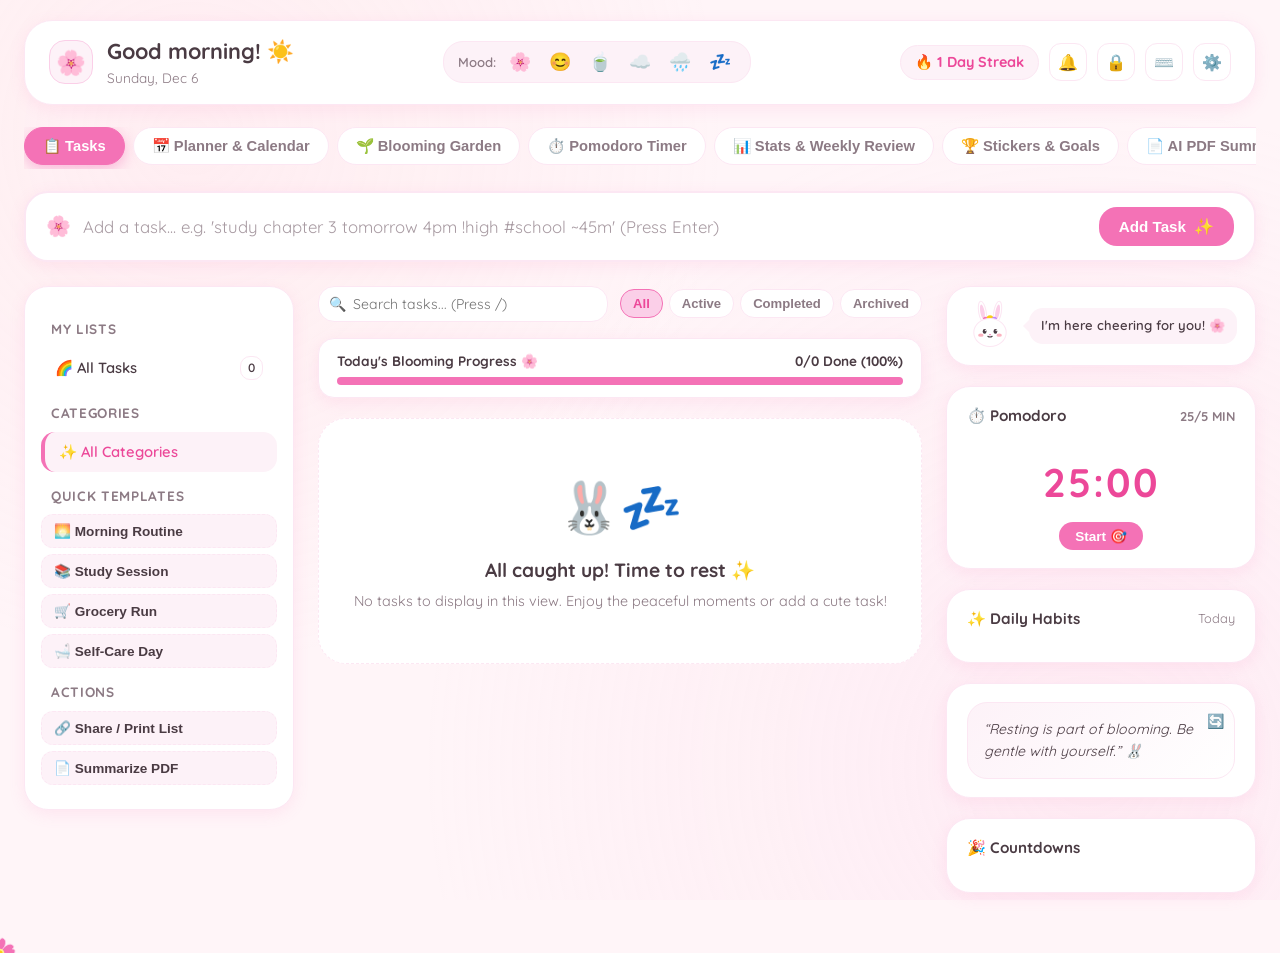
==== templates/index.html @ fd6b4a57 "🌸 Complete Pastel Blooms To-Do List Web App" ====
<!DOCTYPE html>
<html lang="en" data-theme="pink">
<head>
  <meta charset="UTF-8">
  <meta name="viewport" content="width=device-width, initial-scale=1.0">
  <meta name="description" content="A cute, serene pastel to-do list web app with themes, flower cursors, blooming garden, and AI PDF summarisation.">
  <meta name="theme-color" content="#fbcfe8">
  <title>Pastel Blooms 🌸 Cute To-Do List</title>

  <link rel="manifest" href="/manifest.json">
  <link rel="icon" type="image/svg+xml" href="/static/icons/icon.svg">
  
  <link rel="stylesheet" href="/static/css/themes.css">
  <link rel="stylesheet" href="/static/css/animations.css">
  <link rel="stylesheet" href="/static/css/style.css">
</head>
<body class="font-rounded text-size-md layout-comfortable shape-flower season-spring">

  <!-- Floating Petals Layer -->
  <div id="petal-container" aria-hidden="true"></div>

  <!-- Main Container -->
  <main class="app-container">
    
    <!-- Top Navigation Bar -->
    <header class="top-nav">
      <div class="brand-section">
        <div class="brand-icon" aria-hidden="true">🌸</div>
        <div class="brand-title-wrap">
          <h1 id="greeting-heading">Pastel Blooms ✨</h1>
          <span class="brand-date" id="today-date-text">Loading date...</span>
        </div>
      </div>

      <!-- Mood Check-In -->
      <div class="mood-picker-wrap" title="Daily Mood Check-in">
        <span class="mood-label">Mood:</span>
        <button class="mood-btn" data-mood="🌸" title="Blooming & Great">🌸</button>
        <button class="mood-btn" data-mood="😊" title="Happy & Sweet">😊</button>
        <button class="mood-btn" data-mood="🍵" title="Calm & Cozy">🍵</button>
        <button class="mood-btn" data-mood="☁️" title="A bit dreamy">☁️</button>
        <button class="mood-btn" data-mood="🌧️" title="A little down">🌧️</button>
        <button class="mood-btn" data-mood="💤" title="Sleepy / Resting">💤</button>
      </div>

      <!-- Action Controls -->
      <div class="nav-actions">
        <div class="streak-badge" id="streak-count-badge" title="Daily Completion Streak">🔥 1 Day Streak</div>
        <button class="icon-btn bloom-hover" id="mute-toggle-btn" title="Toggle Sound Chimes">🔔</button>
        <button class="icon-btn bloom-hover" id="panic-lock-btn" title="Panic Lock (Alt+L)">🔒</button>
        <button class="icon-btn bloom-hover" id="shortcuts-btn" title="Keyboard Shortcuts (?)">⌨️</button>
        <button class="icon-btn bloom-hover" id="open-settings-btn" title="Theme & Preferences">⚙️</button>
      </div>
    </header>

    <!-- Navigation Tabs -->
    <nav class="view-tabs-bar" aria-label="Main navigation">
      <button class="view-tab active" data-view="tasks">📋 Tasks</button>
      <button class="view-tab" data-view="calendar">📅 Planner & Calendar</button>
      <button class="view-tab" data-view="garden">🌱 Blooming Garden</button>
      <button class="view-tab" data-view="pomodoro">⏱️ Pomodoro Timer</button>
      <button class="view-tab" data-view="stats">📊 Stats & Weekly Review</button>
      <button class="view-tab" data-view="stickers">🏆 Stickers & Goals</button>
      <button class="view-tab" data-view="pdf">📄 AI PDF Summarizer</button>
    </nav>

    <!-- Smart Quick-Add Bar -->
    <section class="quick-add-wrapper" aria-label="Quick Add Task">
      <div class="quick-add-input-row">
        <span style="font-size: 20px;">🌸</span>
        <input type="text" id="quick-add-input" class="quick-add-input" 
               placeholder="Add a task... e.g. 'study chapter 3 tomorrow 4pm !high #school ~45m' (Press Enter)" 
               autocomplete="off" aria-label="Smart task input" />
        <button class="btn-primary bloom-hover" id="quick-add-btn">
          <span>Add Task</span>
          <span style="font-size: 16px;">✨</span>
        </button>
      </div>
      <!-- Live Natural-Language Preview Chips -->
      <div class="parser-preview-bar" id="parser-chips-bar" style="display: none;"></div>
    </section>

    <!-- Dashboard Main Grid -->
    <div class="dashboard-grid">
      
      <!-- Left Sidebar: Lists, Tags, Templates -->
      <aside class="sidebar-panel">
        <h2 class="sidebar-title">My Lists</h2>
        <div id="sidebar-lists-menu"></div>

        <h2 class="sidebar-title">Categories</h2>
        <div id="sidebar-categories-menu"></div>

        <h2 class="sidebar-title">Quick Templates</h2>
        <button class="template-btn" data-template="morning_routine">🌅 Morning Routine</button>
        <button class="template-btn" data-template="study_session">📚 Study Session</button>
        <button class="template-btn" data-template="grocery_run">🛒 Grocery Run</button>
        <button class="template-btn" data-template="self_care_day">🛁 Self-Care Day</button>

        <h2 class="sidebar-title">Actions</h2>
        <button class="template-btn" id="share-list-btn">🔗 Share / Print List</button>
        <button class="template-btn" id="open-pdf-modal-btn">📄 Summarize PDF</button>
      </aside>

      <!-- Center Content Area: Multiple Views -->
      <section class="tasks-center-column">
        
        <!-- VIEW: TASKS -->
        <div id="view-tasks" class="view-section">
          
          <!-- Tasks Toolbar: Search & Filters -->
          <div class="tasks-toolbar">
            <div class="search-box-wrap">
              <span class="search-icon" aria-hidden="true">🔍</span>
              <input type="text" id="search-tasks-input" class="search-input" placeholder="Search tasks... (Press /)" aria-label="Search tasks" />
            </div>
            <div class="filter-pills">
              <button class="filter-pill active" data-filter="all">All</button>
              <button class="filter-pill" data-filter="active">Active</button>
              <button class="filter-pill" data-filter="completed">Completed</button>
              <button class="filter-pill" data-filter="archived">Archived</button>
            </div>
          </div>

          <!-- Bulk Actions Bar -->
          <div class="bulk-toolbar" id="bulk-toolbar" style="display: none;">
            <span id="bulk-selected-count" style="font-weight: 700; font-size: 0.88rem;">0 selected</span>
            <div class="bulk-actions-group">
              <button class="bulk-btn" id="bulk-complete-btn">Complete All</button>
              <button class="bulk-btn" id="bulk-snooze-btn">Snooze to Tomorrow</button>
              <button class="bulk-btn" id="bulk-delete-btn" style="color: #e11d48;">Delete All</button>
            </div>
          </div>

          <!-- Eat The Frog Banner -->
          <div class="eat-frog-banner" id="eat-frog-banner" style="display: none;"></div>

          <!-- Today's Progress Bar -->
          <div style="background: var(--card-bg); border: 1px solid var(--card-border); border-radius: 16px; padding: 12px 18px; margin-bottom: 18px; box-shadow: var(--shadow-soft);">
            <div style="display: flex; justify-content: space-between; font-size: 0.85rem; font-weight: 700; margin-bottom: 6px;">
              <span>Today's Blooming Progress 🌸</span>
              <span id="today-progress-text">0/0 Done</span>
            </div>
            <div style="height: 8px; background: var(--bg-secondary); border-radius: 6px; overflow: hidden;">
              <div id="today-progress-fill" style="width: 0%; height: 100%; background: var(--accent-color); transition: width 0.4s ease;"></div>
            </div>
          </div>

          <!-- Task Items List -->
          <div id="task-items-list"></div>

        </div>

        <!-- VIEW: CALENDAR / PLANNER -->
        <div id="view-calendar" class="view-section" style="display: none;">
          <div class="calendar-view-wrap">
            <div class="calendar-header">
              <h2 style="font-size: 1.2rem; font-weight: 700;">Monthly Planner 📅</h2>
              <span style="font-size: 0.85rem; color: var(--text-muted);">Tip: Drag any task onto a calendar day to reschedule!</span>
            </div>
            <div class="calendar-grid" style="margin-bottom: 8px;">
              <div class="calendar-weekday-title">Sun</div>
              <div class="calendar-weekday-title">Mon</div>
              <div class="calendar-weekday-title">Tue</div>
              <div class="calendar-weekday-title">Wed</div>
              <div class="calendar-weekday-title">Thu</div>
              <div class="calendar-weekday-title">Fri</div>
              <div class="calendar-weekday-title">Sat</div>
            </div>
            <div class="calendar-grid" id="calendar-month-grid"></div>
          </div>
        </div>

        <!-- VIEW: BLOOMING GARDEN -->
        <div id="view-garden" class="view-section" style="display: none;">
          <div class="garden-view-container">
            <div class="garden-sun"></div>
            <div class="garden-cloud" style="top: 30px; left: 60px;"></div>
            <div class="garden-cloud" style="top: 60px; left: 240px; opacity: 0.7;"></div>
            <div class="garden-cloud" style="top: 25px; left: 520px;"></div>
            <div class="garden-flowers-layer" id="garden-meadow-flowers"></div>
          </div>
          <div style="display: flex; justify-content: space-between; align-items: center; background: var(--card-bg); border: 1.5px solid var(--card-border); border-radius: 20px; padding: 14px 20px;">
            <div>
              <span style="font-weight: 700; font-size: 1rem;" id="garden-flower-count">0 Flowers Bloomed 💐</span>
              <p style="font-size: 0.82rem; color: var(--text-muted); margin-top: 2px;">Every time you complete a task, a cute flower sprouts in your meadow!</p>
            </div>
            <button class="bulk-btn" onclick="window.pastelGarden.clearGarden()">Clear Meadow</button>
          </div>
        </div>

        <!-- VIEW: POMODORO TIMER -->
        <div id="view-pomodoro" class="view-section" style="display: none;">
          <div class="widget-card" style="text-align: center; padding: 40px 20px;">
            <div class="pomodoro-mode-badge" id="pomodoro-mode-badge" style="font-size: 1.1rem;">Focus Session 🎯</div>
            <div class="pomodoro-time" id="pomodoro-timer-display" style="font-size: 4rem; margin: 15px 0;">25:00</div>
            <div class="pomodoro-controls">
              <button class="btn-primary bloom-hover" id="pomodoro-start-btn" style="padding: 12px 28px; font-size: 1.05rem;">Start Focus ⏱️</button>
              <button class="bulk-btn" id="pomodoro-reset-btn" style="padding: 12px 20px;">Reset</button>
            </div>
            <p style="font-size: 0.88rem; color: var(--text-muted); margin-top: 20px;">
              25 minutes of cozy, deep focus followed by a 5-minute sweet tea break!
            </p>
          </div>
        </div>

        <!-- VIEW: STATS & INSIGHTS -->
        <div id="view-stats" class="view-section" style="display: none;">
          <div style="display: grid; grid-template-columns: repeat(auto-fit, minmax(200px, 1fr)); gap: 16px; margin-bottom: 20px;">
            <div class="widget-card">
              <span style="font-size: 0.85rem; color: var(--text-muted); font-weight: 700;">Completion Rate</span>
              <div id="stats-completion-rate" style="font-size: 2rem; font-weight: 700; color: var(--accent-hover); margin-top: 6px;">0%</div>
            </div>
            <div class="widget-card">
              <span style="font-size: 0.85rem; color: var(--text-muted); font-weight: 700;">Total Time Tracked</span>
              <div id="stats-time-spent" style="font-size: 2rem; font-weight: 700; color: #10b981; margin-top: 6px;">0m</div>
            </div>
          </div>
          <div class="widget-card">
            <h3 style="font-size: 1rem; font-weight: 700; margin-bottom: 14px;">Weekly Completed Tasks History 📈</h3>
            <div id="stats-weekly-chart" style="display: flex; justify-content: space-around; align-items: flex-end; height: 160px; padding-top: 20px;"></div>
          </div>
        </div>

        <!-- VIEW: STICKERS & GOALS -->
        <div id="view-stickers" class="view-section" style="display: none;">
          <div class="widget-card" style="margin-bottom: 20px;">
            <h2 class="widget-title">🎀 Sticker Rewards Collection</h2>
            <p style="font-size: 0.85rem; color: var(--text-muted);">Earn adorable stickers as you hit daily streaks and complete focus sessions!</p>
            <div class="stickers-grid" id="stickers-collection-grid"></div>
          </div>
        </div>

        <!-- VIEW: AI PDF SUMMARIZER -->
        <div id="view-pdf" class="view-section" style="display: none;">
          <div class="widget-card">
            <h2 class="widget-title">📄 AI PDF Summarizer & Task Generator</h2>
            <p style="font-size: 0.85rem; color: var(--text-muted); margin-bottom: 16px;">
              Upload any PDF (syllabus, lecture slides, meeting notes) to automatically summarize key points and convert them into actionable to-do tasks!
            </p>
            <div id="pdf-drop-zone" style="border: 2px dashed var(--accent-color); border-radius: 20px; padding: 40px; text-align: center; cursor: pointer; background: var(--bg-secondary);">
              <span style="font-size: 42px;">📁</span>
              <div style="font-weight: 700; font-size: 1rem; margin-top: 8px;">Drag and drop your PDF file here</div>
              <div style="font-size: 0.85rem; color: var(--text-muted); margin-top: 4px;">or click to browse files</div>
              <input type="file" id="pdf-file-input" accept=".pdf" style="display: none;" />
            </div>
            <div id="pdf-status-text" style="text-align: center; font-weight: 700; color: var(--accent-hover); margin-top: 14px; display: none;"></div>
            <div id="pdf-summary-result" style="display: none; background: var(--bg-secondary); border-radius: 16px; padding: 18px; margin-top: 16px;"></div>
            <button class="btn-primary bloom-hover" id="pdf-add-tasks-btn" style="display: none; width: 100%; margin-top: 14px; justify-content: center;">
              Add Extracted Tasks to My List 🌸
            </button>
          </div>
        </div>

      </section>

      <!-- Right Column: Widgets -->
      <aside class="widgets-right-column">
        
        <!-- Mascot Dock -->
        <div class="mascot-dock-container" id="mascot-dock" title="Click for sweet cheering!">
          <div class="mascot-svg-wrap" id="mascot-avatar"></div>
          <div class="mascot-speech-bubble" id="mascot-bubble">
            I'm here cheering for you! 🌸
          </div>
        </div>

        <!-- Mini Pomodoro Widget -->
        <div class="widget-card">
          <div class="widget-header">
            <h2 class="widget-title">⏱️ Pomodoro</h2>
            <span style="font-size: 0.8rem; font-weight: 700; color: var(--text-muted);">25/5 MIN</span>
          </div>
          <div class="pomodoro-display">
            <div class="pomodoro-time" id="widget-pomodoro-time">25:00</div>
          </div>
          <div style="display: flex; gap: 8px; justify-content: center;">
            <button class="btn-primary bloom-hover" id="widget-pomo-quick-start" style="padding: 6px 16px; font-size: 0.85rem;">Start 🎯</button>
          </div>
        </div>

        <!-- Habit Tracker Widget -->
        <div class="widget-card">
          <div class="widget-header">
            <h2 class="widget-title">✨ Daily Habits</h2>
            <span style="font-size: 0.8rem; color: var(--text-muted);">Today</span>
          </div>
          <div id="habits-widget-container"></div>
        </div>

        <!-- Motivational Quote Widget -->
        <div class="widget-card">
          <div class="quote-card">
            <button class="quote-refresh-btn" id="refresh-quote-btn" title="New Quote">🔄</button>
            <p id="daily-quote-text">“Bloom with grace wherever life plants you.” 🌸</p>
          </div>
        </div>

        <!-- Countdowns Widget -->
        <div class="widget-card">
          <div class="widget-header">
            <h2 class="widget-title">🎉 Countdowns</h2>
          </div>
          <div id="countdowns-widget-container"></div>
        </div>

      </aside>

    </div>

  </main>

  <!-- MODAL: SETTINGS & PREFERENCES -->
  <div class="modal-overlay" id="settings-modal" role="dialog" aria-modal="true" aria-labelledby="settings-title">
    <div class="modal-content">
      <div class="modal-header">
        <h2 class="modal-title" id="settings-title">⚙️ Preferences & Look</h2>
        <button class="modal-close-btn" aria-label="Close settings">✕</button>
      </div>

      <div class="form-group">
        <label class="form-label" for="setting-theme-select">Pastel Theme Preset</label>
        <select class="form-select" id="setting-theme-select">
          <option value="pink">🌸 Cherry Blossom (Pink)</option>
          <option value="yellow">🌼 Sunny Daisy (Yellow)</option>
          <option value="blue">🌊 Forget-Me-Not (Blue)</option>
          <option value="green">🍀 Lucky Clover (Green)</option>
          <option value="lavender">💜 Sweet Lavender (Purple)</option>
          <option value="dark">🌙 Pastel Midnight (Dark Mode)</option>
        </select>
      </div>

      <div class="form-group">
        <label class="form-label" for="setting-accent-picker">Custom Accent Color</label>
        <input type="color" id="setting-accent-picker" value="#f472b6" style="width: 100%; height: 38px; border: none; border-radius: 10px; cursor: pointer;" />
      </div>

      <div class="form-group">
        <label class="form-label" for="setting-cursor-select">Flower Cursor</label>
        <select class="form-select" id="setting-cursor-select">
          <option value="cherry">🌸 Pink Cherry Blossom</option>
          <option value="daisy">🌼 Yellow Daisy</option>
          <option value="forgetmenot">💙 Blue Forget-Me-Not</option>
          <option value="clover">🍀 Green Clover Blossom</option>
          <option value="lavender">💜 Lavender Sprig</option>
        </select>
      </div>

      <div class="form-group">
        <label class="form-label" for="setting-font-select">Cute Font Choice</label>
        <select class="form-select" id="setting-font-select">
          <option value="rounded">Rounded (Quicksand)</option>
          <option value="handwritten">Handwritten (Patrick Hand)</option>
          <option value="bubbly">Bubbly (Fredoka)</option>
        </select>
      </div>

      <div style="display: grid; grid-template-columns: 1fr 1fr; gap: 12px;">
        <div class="form-group">
          <label class="form-label" for="setting-size-select">Text Size</label>
          <select class="form-select" id="setting-size-select">
            <option value="sm">Small</option>
            <option value="md">Medium</option>
            <option value="lg">Large</option>
          </select>
        </div>
        <div class="form-group">
          <label class="form-label" for="setting-layout-select">Layout Density</label>
          <select class="form-select" id="setting-layout-select">
            <option value="comfortable">Comfortable</option>
            <option value="compact">Compact</option>
          </select>
        </div>
      </div>

      <div style="display: grid; grid-template-columns: 1fr 1fr; gap: 12px;">
        <div class="form-group">
          <label class="form-label" for="setting-shape-select">Checkbox Shape</label>
          <select class="form-select" id="setting-shape-select">
            <option value="flower">✿ Flower</option>
            <option value="heart">♥ Heart</option>
            <option value="star">★ Star</option>
          </select>
        </div>
        <div class="form-group">
          <label class="form-label" for="setting-season-select">Theme Season</label>
          <select class="form-select" id="setting-season-select">
            <option value="spring">🌸 Spring (Sakura)</option>
            <option value="summer">🌻 Summer (Sunflowers)</option>
            <option value="autumn">🍁 Autumn (Leaves)</option>
            <option value="winter">❄️ Winter (Snowflakes)</option>
          </select>
        </div>
      </div>

      <div class="form-group">
        <label style="display: flex; align-items: center; gap: 8px; font-weight: 700; cursor: pointer;">
          <input type="checkbox" id="setting-petals-toggle" checked />
          <span>Floating Background Petals / Sparkles</span>
        </label>
      </div>

      <div class="form-group" style="border-top: 1px dashed var(--card-border); padding-top: 14px;">
        <label class="form-label">Custom Wallpaper Background</label>
        <input type="file" id="wallpaper-upload-input" accept="image/*" class="form-input" />
        <button class="bulk-btn" id="clear-wallpaper-btn" style="margin-top: 6px;">Remove Wallpaper</button>
      </div>

      <div class="form-group" style="border-top: 1px dashed var(--card-border); padding-top: 14px;">
        <label class="form-label">Data Backup & Export</label>
        <div style="display: flex; gap: 8px;">
          <button class="bulk-btn" id="export-json-btn">Export JSON</button>
          <button class="bulk-btn" id="export-csv-btn">Export CSV</button>
        </div>
        <div style="margin-top: 8px;">
          <label class="form-label" style="font-size: 0.8rem;">Import from JSON:</label>
          <input type="file" id="import-file-input" accept=".json" class="form-input" />
        </div>
      </div>

      <button class="btn-primary bloom-hover" id="save-settings-btn" style="width: 100%; justify-content: center; margin-top: 16px;">
        Save Preferences ✨
      </button>
    </div>
  </div>

  <!-- MODAL: SHARE LIST -->
  <div class="modal-overlay" id="share-modal" role="dialog" aria-modal="true">
    <div class="modal-content">
      <div class="modal-header">
        <h2 class="modal-title">🔗 Share Your To-Do List</h2>
        <button class="modal-close-btn">✕</button>
      </div>
      <p style="font-size: 0.9rem; color: var(--text-muted); margin-bottom: 16px;">
        Generate a cute read-only link to share with friends, or print as a clean aesthetic checklist.
      </p>
      <button class="btn-primary bloom-hover" id="share-generate-btn" style="width: 100%; justify-content: center; margin-bottom: 12px;">
        Generate Share Link 🌸
      </button>
      <div id="share-link-row" style="display: none; gap: 8px; margin-bottom: 14px;">
        <input type="text" id="share-link-input" class="form-input" readonly />
        <button class="bulk-btn" id="share-copy-btn">Copy</button>
      </div>
      <button class="bulk-btn" id="share-print-btn" style="width: 100%; padding: 10px;">
        🖨️ Print / Save as PDF Checklist
      </button>
    </div>
  </div>

  <!-- MODAL: KEYBOARD SHORTCUTS -->
  <div class="modal-overlay" id="shortcuts-modal" role="dialog" aria-modal="true">
    <div class="modal-content">
      <div class="modal-header">
        <h2 class="modal-title">⌨️ Keyboard Shortcuts</h2>
        <button class="modal-close-btn">✕</button>
      </div>
      <table style="width: 100%; font-size: 0.9rem; border-collapse: collapse;">
        <tr style="border-bottom: 1px dashed var(--card-border);">
          <td style="padding: 8px 0;"><b>N</b></td>
          <td style="color: var(--text-muted);">Quick-add new task</td>
        </tr>
        <tr style="border-bottom: 1px dashed var(--card-border);">
          <td style="padding: 8px 0;"><b>/</b></td>
          <td style="color: var(--text-muted);">Search tasks</td>
        </tr>
        <tr style="border-bottom: 1px dashed var(--card-border);">
          <td style="padding: 8px 0;"><b>Ctrl + Z</b></td>
          <td style="color: var(--text-muted);">Undo last delete</td>
        </tr>
        <tr style="border-bottom: 1px dashed var(--card-border);">
          <td style="padding: 8px 0;"><b>Alt + L / Esc</b></td>
          <td style="color: var(--text-muted);">Panic lock screen</td>
        </tr>
        <tr>
          <td style="padding: 8px 0;"><b>?</b></td>
          <td style="color: var(--text-muted);">Open this shortcuts help</td>
        </tr>
      </table>
    </div>
  </div>

  <!-- MODAL: PASSWORD LOCK SCREEN -->
  <div class="lock-screen-modal" id="lock-screen-modal" style="display: none;">
    <div class="lock-card">
      <span style="font-size: 48px;">🔒</span>
      <h2 style="margin: 10px 0 6px 0; font-size: 1.3rem;">App Locked</h2>
      <p style="font-size: 0.85rem; color: var(--text-muted); margin-bottom: 16px;">
        Please enter your password to unlock your lovely to-dos.
      </p>
      <input type="password" id="lock-password-input" class="form-input" placeholder="Password" style="text-align: center; margin-bottom: 8px;" />
      <div id="lock-hint-text" style="font-size: 0.8rem; color: var(--accent-hover); margin-bottom: 12px;"></div>
      <div id="lock-error-text" style="font-size: 0.82rem; color: #e11d48; margin-bottom: 10px;"></div>
      <button class="btn-primary bloom-hover" id="lock-submit-btn" style="width: 100%; justify-content: center;">
        Unlock 🌸
      </button>
    </div>
  </div>

  <!-- FULLSCREEN FOCUS MODE ZEN OVERLAY -->
  <div class="focus-mode-overlay" id="focus-mode-overlay">
    <div style="font-size: 40px; margin-bottom: 10px;">🍵</div>
    <div style="font-size: 1rem; color: var(--accent-hover); font-weight: 700; text-transform: uppercase; letter-spacing: 0.1em;">Deep Focus Mode</div>
    <div class="focus-task-title" id="focus-task-title">Current Task Title</div>
    <div style="font-size: 4.5rem; font-weight: 700; margin-bottom: 30px;" id="focus-timer-clock">25:00</div>
    <div style="display: flex; gap: 14px;">
      <button class="btn-primary bloom-hover" id="focus-done-btn" style="padding: 12px 28px; font-size: 1rem;">Complete Task ✓</button>
      <button class="bulk-btn" id="focus-close-btn" style="padding: 12px 22px;">Exit Focus</button>
    </div>
  </div>

  <!-- Toast Notification Container -->
  <div class="toast-container" id="toast-container" aria-live="polite"></div>

  <!-- Script Modules -->
  <script src="/static/js/sound.js"></script>
  <script src="/static/js/flower-cursor.js"></script>
  <script src="/static/js/smart-parser.js"></script>
  <script src="/static/js/mascot.js"></script>
  <script src="/static/js/garden.js"></script>
  <script src="/static/js/app.js"></script>
</body>
</html>
---- static/css/themes.css ----
/* === PASTEL THEMES & SEASONS === */

:root {
  /* Default Pink Theme */
  --bg-primary: #fff5f8;
  --bg-secondary: #fdf2f8;
  --card-bg: #ffffff;
  --card-border: #fce7f3;
  --accent-color: #f472b6;
  --accent-hover: #ec4899;
  --accent-light: #fdf2f8;
  --accent-soft: #fbcfe8;
  --text-main: #4a3b43;
  --text-muted: #8c7a84;
  --washi-tape-1: rgba(244, 114, 182, 0.45);
  --washi-tape-2: rgba(251, 207, 232, 0.65);
  --shadow-soft: 0 4px 16px rgba(244, 114, 182, 0.12);
  --shadow-hover: 0 8px 24px rgba(244, 114, 182, 0.22);
  --widget-header-bg: #fdf2f8;
  --border-radius-base: 18px;
}

/* Yellow Daisy Theme */
[data-theme="yellow"] {
  --bg-primary: #fefce8;
  --bg-secondary: #fef9c3;
  --card-bg: #ffffff;
  --card-border: #fef08a;
  --accent-color: #eab308;
  --accent-hover: #ca8a04;
  --accent-light: #fefce8;
  --accent-soft: #fef08a;
  --text-main: #453d29;
  --text-muted: #857b64;
  --washi-tape-1: rgba(234, 179, 8, 0.4);
  --washi-tape-2: rgba(254, 240, 138, 0.7);
  --shadow-soft: 0 4px 16px rgba(234, 179, 8, 0.12);
  --shadow-hover: 0 8px 24px rgba(234, 179, 8, 0.22);
  --widget-header-bg: #fef9c3;
}

/* Blue Forget-Me-Not Theme */
[data-theme="blue"] {
  --bg-primary: #f0f9ff;
  --bg-secondary: #e0f2fe;
  --card-bg: #ffffff;
  --card-border: #bae6fd;
  --accent-color: #38bdf8;
  --accent-hover: #0284c7;
  --accent-light: #f0f9ff;
  --accent-soft: #bae6fd;
  --text-main: #2b3e4a;
  --text-muted: #647b8d;
  --washi-tape-1: rgba(56, 189, 248, 0.4);
  --washi-tape-2: rgba(186, 230, 253, 0.7);
  --shadow-soft: 0 4px 16px rgba(56, 189, 248, 0.12);
  --shadow-hover: 0 8px 24px rgba(56, 189, 248, 0.22);
  --widget-header-bg: #e0f2fe;
}

/* Green Clover Blossom Theme */
[data-theme="green"] {
  --bg-primary: #f0fdf4;
  --bg-secondary: #dcfce7;
  --card-bg: #ffffff;
  --card-border: #bbf7d0;
  --accent-color: #4ade80;
  --accent-hover: #16a34a;
  --accent-light: #f0fdf4;
  --accent-soft: #bbf7d0;
  --text-main: #274030;
  --text-muted: #62826c;
  --washi-tape-1: rgba(74, 222, 128, 0.4);
  --washi-tape-2: rgba(187, 247, 208, 0.7);
  --shadow-soft: 0 4px 16px rgba(74, 222, 128, 0.12);
  --shadow-hover: 0 8px 24px rgba(74, 222, 128, 0.22);
  --widget-header-bg: #dcfce7;
}

/* Lavender Sprig Theme */
[data-theme="lavender"] {
  --bg-primary: #faf5ff;
  --bg-secondary: #f3e8ff;
  --card-bg: #ffffff;
  --card-border: #e9d5ff;
  --accent-color: #a855f7;
  --accent-hover: #7e22ce;
  --accent-light: #faf5ff;
  --accent-soft: #e9d5ff;
  --text-main: #3d2f47;
  --text-muted: #796685;
  --washi-tape-1: rgba(168, 85, 247, 0.4);
  --washi-tape-2: rgba(233, 213, 255, 0.7);
  --shadow-soft: 0 4px 16px rgba(168, 85, 247, 0.12);
  --shadow-hover: 0 8px 24px rgba(168, 85, 247, 0.22);
  --widget-header-bg: #f3e8ff;
}

/* Dark Mode - Pastel Midnight */
[data-theme="dark"] {
  --bg-primary: #151320;
  --bg-secondary: #1f1b2e;
  --card-bg: #27233a;
  --card-border: #3b3554;
  --accent-color: #f472b6;
  --accent-hover: #fb7185;
  --accent-light: #2b2542;
  --accent-soft: #4b3e60;
  --text-main: #fdf2f8;
  --text-muted: #b8adc5;
  --washi-tape-1: rgba(244, 114, 182, 0.5);
  --washi-tape-2: rgba(168, 85, 247, 0.4);
  --shadow-soft: 0 4px 20px rgba(0, 0, 0, 0.35);
  --shadow-hover: 0 8px 28px rgba(0, 0, 0, 0.55);
  --widget-header-bg: #221d33;
}

/* Season Atmospheric Overlays */
body.season-spring::after {
  content: "";
  position: fixed;
  inset: 0;
  pointer-events: none;
  background: radial-gradient(circle at 15% 15%, rgba(254, 205, 211, 0.18), transparent 40%),
              radial-gradient(circle at 85% 85%, rgba(251, 207, 232, 0.22), transparent 50%);
  z-index: 0;
}

body.season-summer::after {
  content: "";
  position: fixed;
  inset: 0;
  pointer-events: none;
  background: radial-gradient(circle at 20% 10%, rgba(254, 240, 138, 0.2), transparent 45%),
              radial-gradient(circle at 80% 90%, rgba(253, 224, 71, 0.15), transparent 50%);
  z-index: 0;
}

body.season-autumn::after {
  content: "";
  position: fixed;
  inset: 0;
  pointer-events: none;
  background: radial-gradient(circle at 10% 20%, rgba(254, 215, 170, 0.22), transparent 45%),
              radial-gradient(circle at 90% 80%, rgba(253, 186, 116, 0.2), transparent 50%);
  z-index: 0;
}

body.season-winter::after {
  content: "";
  position: fixed;
  inset: 0;
  pointer-events: none;
  background: radial-gradient(circle at 25% 15%, rgba(224, 242, 254, 0.3), transparent 45%),
              radial-gradient(circle at 75% 85%, rgba(199, 210, 254, 0.25), transparent 50%);
  z-index: 0;
}

/* Wallpaper overlay for custom background image */
body.has-custom-wallpaper {
  background-size: cover;
  background-position: center;
  background-attachment: fixed;
}

body.has-custom-wallpaper::before {
  content: "";
  position: fixed;
  inset: 0;
  background: rgba(255, 245, 248, 0.88);
  backdrop-filter: blur(8px);
  z-index: 0;
  pointer-events: none;
}

[data-theme="dark"].has-custom-wallpaper::before {
  background: rgba(21, 19, 32, 0.88);
}
---- static/css/animations.css ----
/* === CUTE ANIMATIONS & PETALS === */

@keyframes floatDown {
  0% {
    transform: translateY(-20px) rotate(0deg) translateX(0);
    opacity: 0;
  }
  15% {
    opacity: 0.85;
  }
  90% {
    opacity: 0.85;
  }
  100% {
    transform: translateY(105vh) rotate(360deg) translateX(45px);
    opacity: 0;
  }
}

.floating-petal {
  position: fixed;
  pointer-events: none;
  z-index: 1;
  animation-name: floatDown;
  animation-timing-function: linear;
  animation-iteration-count: infinite;
}

/* Strikethrough Animation */
@keyframes strikeLine {
  from {
    width: 0%;
  }
  to {
    width: 100%;
  }
}

.task-title.strikethrough {
  position: relative;
  color: var(--text-muted);
}

.task-title.strikethrough::after {
  content: "";
  position: absolute;
  left: 0;
  top: 50%;
  height: 2px;
  background-color: var(--accent-color);
  animation: strikeLine 0.28s ease-out forwards;
}

/* Checkbox Pop Animation */
@keyframes cutePop {
  0% {
    transform: scale(0.8);
  }
  50% {
    transform: scale(1.3) rotate(8deg);
  }
  100% {
    transform: scale(1) rotate(0deg);
  }
}

.checkbox-anim-pop {
  animation: cutePop 0.35s cubic-bezier(0.34, 1.56, 0.64, 1);
}

/* Button Bloom on Hover */
.bloom-hover {
  transition: all 0.25s cubic-bezier(0.34, 1.56, 0.64, 1);
}

.bloom-hover:hover {
  transform: translateY(-2px) scale(1.04);
  box-shadow: var(--shadow-hover);
}

.bloom-hover:active {
  transform: translateY(1px) scale(0.98);
}

/* Mascot Animations */
@keyframes mascotIdle {
  0%, 100% {
    transform: translateY(0) rotate(0deg);
  }
  50% {
    transform: translateY(-4px) rotate(1.5deg);
  }
}

@keyframes mascotBlink {
  0%, 95%, 100% {
    transform: scaleY(1);
  }
  97% {
    transform: scaleY(0.1);
  }
}

@keyframes mascotHappy {
  0% { transform: translateY(0) scale(1); }
  25% { transform: translateY(-16px) scale(1.1) rotate(-6deg); }
  50% { transform: translateY(0) scale(1.05) rotate(4deg); }
  75% { transform: translateY(-8px) scale(1.08) rotate(-3deg); }
  100% { transform: translateY(0) scale(1) rotate(0deg); }
}

@keyframes mascotCheer {
  0%, 100% { transform: rotate(0deg) scale(1); }
  20% { transform: rotate(-15deg) scale(1.15) translateY(-8px); }
  40% { transform: rotate(15deg) scale(1.15) translateY(-8px); }
  60% { transform: rotate(-12deg) scale(1.12) translateY(-4px); }
  80% { transform: rotate(10deg) scale(1.08) translateY(-2px); }
}

@keyframes mascotSleep {
  0%, 100% { transform: translateY(0) scale(0.96); }
  50% { transform: translateY(3px) scale(0.94); }
}

.mascot-state-idle {
  animation: mascotIdle 3.5s ease-in-out infinite;
}

.mascot-state-idle .mascot-eye {
  animation: mascotBlink 4s infinite;
  transform-origin: center;
}

.mascot-state-happy {
  animation: mascotHappy 0.9s cubic-bezier(0.34, 1.56, 0.64, 1);
}

.mascot-state-cheer {
  animation: mascotCheer 1.2s ease-in-out;
}

.mascot-state-sleep {
  animation: mascotSleep 4s ease-in-out infinite;
  opacity: 0.85;
}

/* Sparkle & Petal Trail Particles */
@keyframes sparkleFade {
  0% {
    transform: translate(-50%, -50%) scale(1) rotate(0deg);
    opacity: 0.9;
  }
  100% {
    transform: translate(-50%, -50%) scale(0.2) rotate(45deg);
    opacity: 0;
  }
}

.petal-trail-particle {
  position: fixed;
  pointer-events: none;
  z-index: 99999;
  animation: sparkleFade 0.65s ease-out forwards;
}

/* Confetti Burst */
@keyframes confettiFall {
  0% {
    transform: translateY(0) rotate(0deg) scale(1);
    opacity: 1;
  }
  100% {
    transform: translateY(120px) rotate(720deg) scale(0.2);
    opacity: 0;
  }
}

.confetti-piece {
  position: absolute;
  width: 9px;
  height: 9px;
  border-radius: 4px;
  pointer-events: none;
  animation: confettiFall 0.8s cubic-bezier(0.25, 1, 0.5, 1) forwards;
}

/* Garden Flower Bloom Animation */
@keyframes flowerSprout {
  0% {
    transform: scale(0) rotate(-20deg);
    opacity: 0;
  }
  60% {
    transform: scale(1.2) rotate(8deg);
    opacity: 1;
  }
  100% {
    transform: scale(1) rotate(0deg);
    opacity: 1;
  }
}

.garden-flower-bloom {
  animation: flowerSprout 0.75s cubic-bezier(0.34, 1.56, 0.64, 1) forwards;
  transform-origin: bottom center;
}

/* Pulse Glow for Frog Task */
@keyframes frogGlow {
  0%, 100% {
    box-shadow: 0 0 0 0 rgba(244, 114, 182, 0.4);
  }
  50% {
    box-shadow: 0 0 16px 4px rgba(244, 114, 182, 0.35);
  }
}

.frog-task-highlight {
  animation: frogGlow 3s infinite;
  border-left: 5px solid var(--accent-color) !important;
}

/* Lock Screen Blur Transition */
.app-locked-blur {
  filter: blur(14px) brightness(0.95);
  pointer-events: none;
  user-select: none;
  transition: filter 0.3s ease;
}

/* Respect Reduced Motion */
@media (prefers-reduced-motion: reduce) {
  *, *::before, *::after {
    animation-duration: 0.001s !important;
    animation-iteration-count: 1 !important;
    transition-duration: 0.001s !important;
  }
  .floating-petal {
    display: none !important;
  }
}
---- static/css/style.css ----
/* === CUTE PASTEL TO-DO LIST MAIN STYLESHEET === */
@import url('https://fonts.googleapis.com/css2?family=Fredoka:wght@400;500;600;700&family=Patrick+Hand&family=Quicksand:wght@400;500;600;700&display=swap');

* {
  box-sizing: border-box;
  margin: 0;
  padding: 0;
}

body {
  font-family: 'Quicksand', -apple-system, BlinkMacSystemFont, "Segoe UI", Roboto, sans-serif;
  background-color: var(--bg-primary);
  color: var(--text-main);
  min-height: 100vh;
  position: relative;
  overflow-x: hidden;
  transition: background-color 0.3s ease, color 0.3s ease;
  line-height: 1.5;
}

/* Font Choices */
body.font-rounded {
  font-family: 'Quicksand', sans-serif;
}
body.font-handwritten {
  font-family: 'Patrick Hand', cursive, sans-serif;
}
body.font-bubbly {
  font-family: 'Fredoka', cursive, sans-serif;
}

/* Text Size Variations */
body.text-size-sm {
  font-size: 13.5px;
}
body.text-size-md {
  font-size: 15px;
}
body.text-size-lg {
  font-size: 17px;
}

/* Layout Modes */
body.layout-compact .task-card {
  padding: 10px 14px 10px 14px;
  margin-bottom: 8px;
}
body.layout-compact .task-header {
  margin-bottom: 4px;
}
body.layout-compact .washi-tape {
  height: 12px;
  top: -6px;
}
body.layout-comfortable .task-card {
  padding: 18px 20px 16px 20px;
  margin-bottom: 16px;
}
body.layout-comfortable .washi-tape {
  height: 16px;
  top: -8px;
}

/* Floating Petals Layer */
#petal-container {
  position: fixed;
  inset: 0;
  pointer-events: none;
  z-index: 1;
  overflow: hidden;
}

/* Main App Wrapper */
.app-container {
  max-width: 1320px;
  margin: 0 auto;
  padding: 20px 24px 60px 24px;
  position: relative;
  z-index: 2;
}

/* Header & Navbar */
.top-nav {
  display: flex;
  align-items: center;
  justify-content: space-between;
  background: var(--card-bg);
  border: 1.5px solid var(--card-border);
  border-radius: 28px;
  padding: 14px 24px;
  margin-bottom: 22px;
  box-shadow: var(--shadow-soft);
  backdrop-filter: blur(10px);
}

.brand-section {
  display: flex;
  align-items: center;
  gap: 14px;
}

.brand-icon {
  width: 44px;
  height: 44px;
  display: flex;
  align-items: center;
  justify-content: center;
  background: var(--bg-secondary);
  border-radius: 16px;
  border: 1.5px solid var(--accent-soft);
  font-size: 24px;
}

.brand-title-wrap h1 {
  font-size: 1.35rem;
  font-weight: 700;
  color: var(--text-main);
  display: flex;
  align-items: center;
  gap: 6px;
}

.brand-date {
  font-size: 0.85rem;
  color: var(--text-muted);
}

/* Mood Check-In Bar */
.mood-picker-wrap {
  display: flex;
  align-items: center;
  gap: 8px;
  background: var(--bg-secondary);
  padding: 6px 14px;
  border-radius: 20px;
  border: 1px solid var(--card-border);
}

.mood-label {
  font-size: 0.82rem;
  font-weight: 600;
  color: var(--text-muted);
}

.mood-btn {
  background: transparent;
  border: none;
  cursor: pointer;
  font-size: 18px;
  padding: 3px 5px;
  border-radius: 8px;
  transition: transform 0.2s, background 0.2s;
}

.mood-btn:hover {
  transform: scale(1.3);
  background: rgba(255, 255, 255, 0.7);
}

.mood-btn.selected {
  background: var(--card-bg);
  box-shadow: 0 2px 8px rgba(0,0,0,0.08);
  transform: scale(1.2);
}

/* Header Action Controls */
.nav-actions {
  display: flex;
  align-items: center;
  gap: 10px;
}

.streak-badge {
  display: flex;
  align-items: center;
  gap: 5px;
  background: var(--bg-secondary);
  border: 1px solid var(--card-border);
  padding: 6px 14px;
  border-radius: 20px;
  font-weight: 700;
  font-size: 0.9rem;
  color: var(--accent-hover);
}

.icon-btn {
  width: 38px;
  height: 38px;
  border-radius: 12px;
  border: 1.5px solid var(--card-border);
  background: var(--card-bg);
  color: var(--text-main);
  display: flex;
  align-items: center;
  justify-content: center;
  cursor: pointer;
  font-size: 16px;
  transition: all 0.2s ease;
}

.icon-btn:hover {
  background: var(--bg-secondary);
  border-color: var(--accent-color);
  transform: scale(1.05);
}

/* Main Navigation Tabs */
.view-tabs-bar {
  display: flex;
  gap: 8px;
  margin-bottom: 22px;
  overflow-x: auto;
  padding-bottom: 4px;
}

.view-tab {
  background: var(--card-bg);
  border: 1.5px solid var(--card-border);
  padding: 9px 18px;
  border-radius: 20px;
  font-size: 0.92rem;
  font-weight: 600;
  color: var(--text-muted);
  cursor: pointer;
  display: flex;
  align-items: center;
  gap: 7px;
  white-space: nowrap;
  transition: all 0.2s ease;
}

.view-tab:hover {
  border-color: var(--accent-soft);
  color: var(--text-main);
  transform: translateY(-2px);
}

.view-tab.active {
  background: var(--accent-color);
  border-color: var(--accent-color);
  color: #ffffff;
  box-shadow: 0 4px 14px var(--washi-tape-1);
}

/* Smart Quick Add Bar */
.quick-add-wrapper {
  background: var(--card-bg);
  border: 2px solid var(--card-border);
  border-radius: 24px;
  padding: 14px 20px;
  margin-bottom: 24px;
  box-shadow: var(--shadow-soft);
  position: relative;
  transition: border-color 0.2s;
}

.quick-add-wrapper:focus-within {
  border-color: var(--accent-color);
  box-shadow: var(--shadow-hover);
}

.quick-add-input-row {
  display: flex;
  align-items: center;
  gap: 12px;
}

.quick-add-input {
  flex: 1;
  border: none;
  background: transparent;
  font-size: 1.05rem;
  color: var(--text-main);
  font-family: inherit;
  outline: none;
}

.quick-add-input::placeholder {
  color: var(--text-muted);
  opacity: 0.75;
}

.btn-primary {
  background: var(--accent-color);
  color: #ffffff;
  border: none;
  padding: 10px 20px;
  border-radius: 18px;
  font-weight: 700;
  font-size: 0.95rem;
  cursor: pointer;
  display: flex;
  align-items: center;
  gap: 8px;
  transition: all 0.2s ease;
}

.btn-primary:hover {
  background: var(--accent-hover);
  transform: translateY(-2px);
}

/* Live Parser Preview Chips */
.parser-preview-bar {
  display: flex;
  flex-wrap: wrap;
  gap: 8px;
  margin-top: 10px;
  padding-top: 8px;
  border-top: 1px dashed var(--card-border);
}

.preview-chip {
  display: inline-flex;
  align-items: center;
  gap: 5px;
  font-size: 0.8rem;
  font-weight: 600;
  padding: 3px 10px;
  border-radius: 12px;
  background: var(--bg-secondary);
  color: var(--text-main);
  border: 1px solid var(--card-border);
}

.preview-chip.chip-date { background: #fef08a; color: #713f12; }
.preview-chip.chip-priority { background: #fed7aa; color: #9a3412; }
.preview-chip.chip-tag { background: #e9d5ff; color: #581c87; }
.preview-chip.chip-est { background: #bbf7d0; color: #14532d; }

/* Dashboard Grid Layout */
.dashboard-grid {
  display: grid;
  grid-template-columns: 270px 1fr 310px;
  gap: 24px;
}

@media (max-width: 1100px) {
  .dashboard-grid {
    grid-template-columns: 240px 1fr;
  }
  .widgets-right-column {
    grid-column: 1 / -1;
  }
}

@media (max-width: 768px) {
  .dashboard-grid {
    grid-template-columns: 1fr;
  }
  .top-nav {
    flex-direction: column;
    align-items: stretch;
    gap: 12px;
  }
  .nav-actions {
    justify-content: space-between;
  }
}

/* Sidebar Lists & Filter Menu */
.sidebar-panel {
  background: var(--card-bg);
  border: 1.5px solid var(--card-border);
  border-radius: 24px;
  padding: 18px 16px;
  box-shadow: var(--shadow-soft);
  height: fit-content;
}

.sidebar-title {
  font-size: 0.85rem;
  font-weight: 700;
  text-transform: uppercase;
  letter-spacing: 0.05em;
  color: var(--text-muted);
  margin: 14px 10px 8px 10px;
}

.list-menu-item {
  display: flex;
  align-items: center;
  justify-content: space-between;
  padding: 9px 14px;
  border-radius: 14px;
  font-weight: 600;
  font-size: 0.92rem;
  color: var(--text-main);
  cursor: pointer;
  transition: all 0.2s ease;
  margin-bottom: 3px;
}

.list-menu-item:hover {
  background: var(--bg-secondary);
  color: var(--accent-hover);
}

.list-menu-item.active {
  background: var(--bg-secondary);
  color: var(--accent-hover);
  border-left: 4px solid var(--accent-color);
}

.list-item-badge {
  background: var(--card-bg);
  font-size: 0.75rem;
  padding: 2px 7px;
  border-radius: 10px;
  border: 1px solid var(--card-border);
}

/* Categories Tag List */
.category-dot {
  width: 10px;
  height: 10px;
  border-radius: 50%;
  display: inline-block;
  margin-right: 6px;
}

/* Templates Section */
.template-btn {
  display: flex;
  align-items: center;
  gap: 8px;
  width: 100%;
  padding: 8px 12px;
  background: var(--bg-secondary);
  border: 1px dashed var(--card-border);
  border-radius: 12px;
  font-size: 0.85rem;
  font-weight: 600;
  color: var(--text-main);
  cursor: pointer;
  margin-bottom: 6px;
  transition: all 0.2s;
}

.template-btn:hover {
  background: var(--card-bg);
  border-color: var(--accent-color);
  transform: translateX(3px);
}

/* Central Content: Tasks Column */
.tasks-center-column {
  min-height: 400px;
}

/* Filter & Search Bar */
.tasks-toolbar {
  display: flex;
  align-items: center;
  justify-content: space-between;
  gap: 12px;
  margin-bottom: 16px;
  flex-wrap: wrap;
}

.search-box-wrap {
  position: relative;
  flex: 1;
  min-width: 180px;
}

.search-input {
  width: 100%;
  padding: 8px 14px 8px 34px;
  border-radius: 16px;
  border: 1.5px solid var(--card-border);
  background: var(--card-bg);
  font-family: inherit;
  font-size: 0.88rem;
  color: var(--text-main);
  outline: none;
}

.search-input:focus {
  border-color: var(--accent-color);
}

.search-icon {
  position: absolute;
  left: 11px;
  top: 50%;
  transform: translateY(-50%);
  color: var(--text-muted);
  font-size: 14px;
}

.filter-pills {
  display: flex;
  gap: 6px;
}

.filter-pill {
  border: 1px solid var(--card-border);
  background: var(--card-bg);
  padding: 6px 12px;
  border-radius: 14px;
  font-size: 0.82rem;
  font-weight: 600;
  color: var(--text-muted);
  cursor: pointer;
  transition: all 0.2s;
}

.filter-pill.active {
  background: var(--accent-soft);
  color: var(--accent-hover);
  border-color: var(--accent-color);
}

/* Bulk Actions Toolbar */
.bulk-toolbar {
  background: var(--bg-secondary);
  border: 1.5px solid var(--card-border);
  border-radius: 18px;
  padding: 10px 16px;
  margin-bottom: 16px;
  display: flex;
  align-items: center;
  justify-content: space-between;
  gap: 10px;
  animation: cutePop 0.2s ease-out;
}

.bulk-actions-group {
  display: flex;
  align-items: center;
  gap: 8px;
}

.bulk-btn {
  background: var(--card-bg);
  border: 1px solid var(--card-border);
  padding: 5px 12px;
  border-radius: 12px;
  font-size: 0.82rem;
  font-weight: 600;
  cursor: pointer;
  color: var(--text-main);
  transition: all 0.15s;
}

.bulk-btn:hover {
  border-color: var(--accent-color);
  color: var(--accent-hover);
}

/* "Eat The Frog" Banner */
.eat-frog-banner {
  background: linear-gradient(135deg, var(--bg-secondary) 0%, var(--card-bg) 100%);
  border: 1.5px dashed var(--accent-color);
  border-radius: 20px;
  padding: 12px 18px;
  margin-bottom: 18px;
  display: flex;
  align-items: center;
  justify-content: space-between;
  box-shadow: var(--shadow-soft);
}

.frog-badge {
  display: inline-flex;
  align-items: center;
  gap: 6px;
  font-weight: 700;
  font-size: 0.88rem;
  color: var(--accent-hover);
}

/* Task Cards & Washi Tape Styling */
.task-card {
  position: relative;
  background: var(--card-bg);
  border: 1px solid var(--card-border);
  border-radius: 20px;
  box-shadow: var(--shadow-soft);
  transition: transform 0.2s ease, box-shadow 0.2s ease, opacity 0.2s ease;
  user-select: none;
}

.task-card:hover {
  transform: translateY(-2px);
  box-shadow: var(--shadow-hover);
}

.task-card.dragging {
  opacity: 0.45;
  transform: scale(0.98);
}

/* Cute Washi Tape Strip */
.washi-tape {
  position: absolute;
  top: -8px;
  left: 35px;
  width: 90px;
  height: 16px;
  background: var(--washi-tape-1);
  box-shadow: inset 0 0 4px rgba(0,0,0,0.06);
  opacity: 0.85;
  transform: rotate(-1.5deg);
  border-left: 2px dashed rgba(255,255,255,0.7);
  border-right: 2px dashed rgba(255,255,255,0.7);
  pointer-events: none;
}

.task-card:nth-child(even) .washi-tape {
  left: auto;
  right: 35px;
  transform: rotate(2deg);
  background: var(--washi-tape-2);
}

/* Task Header & Body */
.task-header {
  display: flex;
  align-items: flex-start;
  gap: 12px;
}

.drag-handle {
  color: var(--card-border);
  cursor: grab;
  font-size: 16px;
  padding-top: 2px;
}

.drag-handle:active {
  cursor: grabbing;
}

/* Custom Checkbox Shapes: Flower, Heart, Star */
.custom-checkbox-wrapper {
  position: relative;
  cursor: pointer;
  display: flex;
  align-items: center;
  justify-content: center;
  padding-top: 2px;
}

.custom-checkbox {
  width: 24px;
  height: 24px;
  display: flex;
  align-items: center;
  justify-content: center;
  transition: all 0.2s cubic-bezier(0.34, 1.56, 0.64, 1);
}

/* Flower Checkbox (Default) */
.shape-flower .custom-checkbox {
  border-radius: 50%;
  border: 2px solid var(--accent-color);
  background: transparent;
  color: #ffffff;
  font-size: 14px;
}
.shape-flower .custom-checkbox.checked {
  background: var(--accent-color);
  box-shadow: 0 2px 8px var(--washi-tape-1);
}

/* Heart Checkbox */
.shape-heart .custom-checkbox {
  color: var(--accent-color);
  font-size: 22px;
  border: none;
  background: transparent;
}
.shape-heart .custom-checkbox.checked {
  color: var(--accent-hover);
  transform: scale(1.15);
}

/* Star Checkbox */
.shape-star .custom-checkbox {
  color: #facc15;
  font-size: 22px;
  border: none;
  background: transparent;
}
.shape-star .custom-checkbox.checked {
  color: #eab308;
  transform: scale(1.15) rotate(15deg);
}

/* Task Content */
.task-body {
  flex: 1;
}

.task-title-row {
  display: flex;
  align-items: center;
  gap: 8px;
  flex-wrap: wrap;
}

.task-title {
  font-size: 1.02rem;
  font-weight: 600;
  color: var(--text-main);
  word-break: break-word;
}

.pin-icon {
  color: #f59e0b;
  font-size: 13px;
}

.task-notes {
  font-size: 0.85rem;
  color: var(--text-muted);
  margin-top: 4px;
  word-break: break-word;
}

/* Badges & Meta Row */
.task-meta-row {
  display: flex;
  align-items: center;
  gap: 8px;
  margin-top: 8px;
  flex-wrap: wrap;
}

.meta-badge {
  font-size: 0.75rem;
  font-weight: 600;
  padding: 2px 8px;
  border-radius: 10px;
  display: inline-flex;
  align-items: center;
  gap: 4px;
  background: var(--bg-secondary);
  border: 1px solid var(--card-border);
  color: var(--text-muted);
}

.meta-badge.badge-overdue {
  background: #ffe4e6;
  color: #e11d48;
  border-color: #fecdd3;
  font-weight: 700;
}

.priority-dot {
  width: 8px;
  height: 8px;
  border-radius: 50%;
  display: inline-block;
}
.priority-dot.dot-high { background: #f43f5e; box-shadow: 0 0 6px #f43f5e; }
.priority-dot.dot-medium { background: #f59e0b; }
.priority-dot.dot-low { background: #10b981; }

.dependency-lock-badge {
  background: #fef3c7;
  color: #b45309;
  border-color: #fde68a;
}

/* Task Card Actions Menu */
.task-actions {
  display: flex;
  align-items: center;
  gap: 4px;
  opacity: 0.85;
}

.action-mini-btn {
  background: transparent;
  border: none;
  cursor: pointer;
  padding: 4px;
  border-radius: 8px;
  color: var(--text-muted);
  font-size: 14px;
  transition: all 0.2s;
}

.action-mini-btn:hover {
  background: var(--bg-secondary);
  color: var(--accent-hover);
  transform: scale(1.15);
}

/* Subtasks Checklist */
.subtasks-wrapper {
  margin-top: 10px;
  padding-top: 8px;
  border-top: 1px dashed var(--card-border);
}

.subtasks-progress-bar {
  height: 4px;
  background: var(--bg-secondary);
  border-radius: 4px;
  overflow: hidden;
  margin-bottom: 6px;
}

.subtasks-progress-fill {
  height: 100%;
  background: var(--accent-color);
  transition: width 0.3s ease;
}

.subtask-item {
  display: flex;
  align-items: center;
  gap: 8px;
  font-size: 0.84rem;
  color: var(--text-main);
  padding: 3px 0;
}

.subtask-checkbox {
  cursor: pointer;
  color: var(--accent-color);
}

/* Empty State */
.empty-state-card {
  text-align: center;
  padding: 50px 20px;
  background: var(--card-bg);
  border: 1.5px dashed var(--card-border);
  border-radius: 28px;
  margin-top: 20px;
}

.empty-state-art {
  font-size: 50px;
  margin-bottom: 12px;
  display: inline-block;
  animation: mascotSleep 4s infinite ease-in-out;
}

.empty-state-title {
  font-size: 1.2rem;
  font-weight: 700;
  color: var(--text-main);
  margin-bottom: 6px;
}

.empty-state-desc {
  font-size: 0.9rem;
  color: var(--text-muted);
}

/* Right Column Widgets */
.widgets-right-column {
  display: flex;
  flex-direction: column;
  gap: 20px;
}

.widget-card {
  background: var(--card-bg);
  border: 1.5px solid var(--card-border);
  border-radius: 24px;
  padding: 18px 20px;
  box-shadow: var(--shadow-soft);
  position: relative;
}

.widget-header {
  display: flex;
  align-items: center;
  justify-content: space-between;
  margin-bottom: 14px;
}

.widget-title {
  font-size: 0.95rem;
  font-weight: 700;
  color: var(--text-main);
  display: flex;
  align-items: center;
  gap: 6px;
}

/* Pomodoro Timer Widget */
.pomodoro-display {
  text-align: center;
  padding: 10px 0;
}

.pomodoro-time {
  font-size: 2.5rem;
  font-weight: 700;
  color: var(--accent-hover);
  font-variant-numeric: tabular-nums;
  letter-spacing: 0.05em;
}

.pomodoro-mode-badge {
  font-size: 0.8rem;
  font-weight: 700;
  color: var(--text-muted);
  text-transform: uppercase;
  margin-bottom: 8px;
}

.pomodoro-controls {
  display: flex;
  justify-content: center;
  gap: 10px;
  margin-top: 10px;
}

/* Habits Tracker Widget */
.habit-item-row {
  display: flex;
  align-items: center;
  justify-content: space-between;
  padding: 8px 0;
  border-bottom: 1px dashed var(--card-border);
}

.habit-name-wrap {
  display: flex;
  align-items: center;
  gap: 8px;
  font-size: 0.88rem;
  font-weight: 600;
}

.habit-day-dots {
  display: flex;
  gap: 5px;
}

.habit-check-btn {
  width: 22px;
  height: 22px;
  border-radius: 50%;
  border: 1.5px solid var(--card-border);
  background: transparent;
  cursor: pointer;
  display: flex;
  align-items: center;
  justify-content: center;
  font-size: 11px;
  color: #ffffff;
  transition: all 0.2s;
}

.habit-check-btn.completed {
  background: var(--accent-color);
  border-color: var(--accent-color);
}

/* Daily Motivational Quote */
.quote-card {
  background: linear-gradient(135deg, var(--bg-secondary) 0%, var(--card-bg) 100%);
  border: 1px solid var(--card-border);
  border-radius: 20px;
  padding: 16px;
  font-style: italic;
  font-size: 0.88rem;
  color: var(--text-main);
  position: relative;
}

.quote-refresh-btn {
  position: absolute;
  top: 10px;
  right: 10px;
  background: transparent;
  border: none;
  cursor: pointer;
  color: var(--text-muted);
  font-size: 14px;
}

/* Countdowns Card */
.countdown-card-item {
  display: flex;
  align-items: center;
  justify-content: space-between;
  background: var(--bg-secondary);
  border-radius: 14px;
  padding: 8px 12px;
  margin-bottom: 6px;
  font-size: 0.86rem;
}

.countdown-days-badge {
  font-weight: 700;
  color: var(--accent-hover);
  background: var(--card-bg);
  padding: 2px 8px;
  border-radius: 10px;
}

/* Mascot Companion Dock */
.mascot-dock-container {
  display: flex;
  align-items: center;
  gap: 12px;
  background: var(--card-bg);
  border: 1.5px solid var(--card-border);
  border-radius: 24px;
  padding: 12px 16px;
  box-shadow: var(--shadow-soft);
  cursor: pointer;
  transition: transform 0.2s;
}

.mascot-dock-container:hover {
  transform: translateY(-2px);
}

.mascot-svg-wrap {
  width: 54px;
  height: 54px;
  flex-shrink: 0;
}

.mascot-speech-bubble {
  font-size: 0.82rem;
  font-weight: 600;
  color: var(--text-main);
  background: var(--bg-secondary);
  padding: 8px 12px;
  border-radius: 14px;
  position: relative;
}

.mascot-speech-bubble::before {
  content: "";
  position: absolute;
  left: -6px;
  top: 50%;
  transform: translateY(-50%);
  border-width: 6px 6px 6px 0;
  border-style: solid;
  border-color: transparent var(--bg-secondary) transparent transparent;
}

/* Garden Meadow Canvas Container */
.garden-view-container {
  background: linear-gradient(180deg, #e0f2fe 0%, #dcfce7 65%, #bbf7d0 100%);
  border: 2px solid var(--card-border);
  border-radius: 28px;
  height: 480px;
  position: relative;
  overflow: hidden;
  box-shadow: var(--shadow-soft);
  margin-bottom: 24px;
}

.garden-sun {
  position: absolute;
  top: 25px;
  right: 35px;
  width: 50px;
  height: 50px;
  background: #facc15;
  border-radius: 50%;
  box-shadow: 0 0 25px #fde047;
}

.garden-cloud {
  position: absolute;
  background: rgba(255, 255, 255, 0.85);
  border-radius: 30px;
  height: 25px;
  width: 75px;
}

.garden-flowers-layer {
  position: absolute;
  inset: 0;
}

.garden-flower-element {
  position: absolute;
  cursor: pointer;
  transition: transform 0.2s;
}

.garden-flower-element:hover {
  transform: scale(1.35) !important;
  z-index: 10;
}

/* Calendar Grid View */
.calendar-view-wrap {
  background: var(--card-bg);
  border: 1.5px solid var(--card-border);
  border-radius: 28px;
  padding: 24px;
  box-shadow: var(--shadow-soft);
  margin-bottom: 24px;
}

.calendar-header {
  display: flex;
  align-items: center;
  justify-content: space-between;
  margin-bottom: 18px;
}

.calendar-grid {
  display: grid;
  grid-template-columns: repeat(7, 1fr);
  gap: 8px;
}

.calendar-weekday-title {
  text-align: center;
  font-size: 0.8rem;
  font-weight: 700;
  color: var(--text-muted);
  padding-bottom: 6px;
}

.calendar-day-cell {
  background: var(--bg-secondary);
  border: 1px solid var(--card-border);
  border-radius: 14px;
  min-height: 80px;
  padding: 6px;
  position: relative;
  transition: background 0.2s;
}

.calendar-day-cell.droppable-hover {
  background: var(--accent-soft);
  border-color: var(--accent-color);
}

.calendar-day-num {
  font-size: 0.8rem;
  font-weight: 700;
  color: var(--text-muted);
  margin-bottom: 4px;
}

.calendar-day-cell.is-today .calendar-day-num {
  color: var(--accent-hover);
  font-weight: 800;
}

.calendar-task-pill {
  font-size: 0.72rem;
  font-weight: 600;
  background: var(--card-bg);
  border: 1px solid var(--card-border);
  padding: 2px 6px;
  border-radius: 8px;
  margin-bottom: 3px;
  white-space: nowrap;
  overflow: hidden;
  text-overflow: ellipsis;
  cursor: pointer;
}

/* Stickers Collection Book */
.stickers-grid {
  display: grid;
  grid-template-columns: repeat(auto-fill, minmax(130px, 1fr));
  gap: 16px;
  margin-top: 14px;
}

.sticker-card {
  background: var(--card-bg);
  border: 1.5px solid var(--card-border);
  border-radius: 18px;
  padding: 16px 12px;
  text-align: center;
  box-shadow: var(--shadow-soft);
  transition: transform 0.2s;
}

.sticker-card:hover {
  transform: translateY(-3px) rotate(1deg);
}

.sticker-emoji {
  font-size: 42px;
  margin-bottom: 6px;
}

.sticker-card.locked {
  filter: grayscale(1);
  opacity: 0.45;
}

.sticker-name {
  font-size: 0.85rem;
  font-weight: 700;
  color: var(--text-main);
}

.sticker-desc {
  font-size: 0.72rem;
  color: var(--text-muted);
  margin-top: 2px;
}

/* Modals */
.modal-overlay {
  position: fixed;
  inset: 0;
  background: rgba(0, 0, 0, 0.45);
  backdrop-filter: blur(5px);
  z-index: 10000;
  display: flex;
  align-items: center;
  justify-content: center;
  padding: 20px;
  opacity: 0;
  pointer-events: none;
  transition: opacity 0.25s ease;
}

.modal-overlay.open {
  opacity: 1;
  pointer-events: auto;
}

.modal-content {
  background: var(--card-bg);
  border: 2px solid var(--card-border);
  border-radius: 28px;
  padding: 26px 30px;
  width: 100%;
  max-width: 520px;
  box-shadow: 0 12px 36px rgba(0,0,0,0.2);
  transform: scale(0.94);
  transition: transform 0.25s cubic-bezier(0.34, 1.56, 0.64, 1);
  max-height: 90vh;
  overflow-y: auto;
}

.modal-overlay.open .modal-content {
  transform: scale(1);
}

.modal-header {
  display: flex;
  align-items: center;
  justify-content: space-between;
  margin-bottom: 18px;
}

.modal-title {
  font-size: 1.25rem;
  font-weight: 700;
  color: var(--text-main);
  display: flex;
  align-items: center;
  gap: 8px;
}

.modal-close-btn {
  background: transparent;
  border: none;
  font-size: 20px;
  cursor: pointer;
  color: var(--text-muted);
}

/* Form Groups inside Modals */
.form-group {
  margin-bottom: 14px;
}

.form-label {
  display: block;
  font-size: 0.84rem;
  font-weight: 700;
  color: var(--text-main);
  margin-bottom: 6px;
}

.form-input, .form-select, .form-textarea {
  width: 100%;
  padding: 10px 14px;
  border-radius: 14px;
  border: 1.5px solid var(--card-border);
  background: var(--bg-secondary);
  font-family: inherit;
  font-size: 0.92rem;
  color: var(--text-main);
  outline: none;
  transition: border-color 0.2s;
}

.form-input:focus, .form-select:focus, .form-textarea:focus {
  border-color: var(--accent-color);
  background: var(--card-bg);
}

/* Focus Mode Zen Overlay */
.focus-mode-overlay {
  position: fixed;
  inset: 0;
  background: var(--bg-primary);
  z-index: 9999;
  display: flex;
  flex-direction: column;
  align-items: center;
  justify-content: center;
  padding: 30px;
  text-align: center;
  opacity: 0;
  pointer-events: none;
  transition: opacity 0.3s;
}

.focus-mode-overlay.open {
  opacity: 1;
  pointer-events: auto;
}

.focus-task-title {
  font-size: 2rem;
  font-weight: 700;
  color: var(--text-main);
  max-width: 650px;
  margin-bottom: 24px;
}

/* Password Lock Screen */
.lock-screen-modal {
  position: fixed;
  inset: 0;
  background: var(--bg-primary);
  z-index: 999999;
  display: flex;
  align-items: center;
  justify-content: center;
  padding: 20px;
}

.lock-card {
  background: var(--card-bg);
  border: 2px solid var(--accent-soft);
  border-radius: 32px;
  padding: 36px 32px;
  max-width: 400px;
  width: 100%;
  text-align: center;
  box-shadow: var(--shadow-hover);
}

/* Toast Notifications */
.toast-container {
  position: fixed;
  bottom: 24px;
  right: 24px;
  z-index: 100000;
  display: flex;
  flex-direction: column;
  gap: 10px;
}

.cute-toast {
  background: var(--card-bg);
  border: 1.5px solid var(--accent-color);
  padding: 12px 18px;
  border-radius: 18px;
  box-shadow: var(--shadow-hover);
  display: flex;
  align-items: center;
  gap: 10px;
  font-size: 0.9rem;
  font-weight: 600;
  animation: cutePop 0.3s cubic-bezier(0.34, 1.56, 0.64, 1);
}

.toast-undo-btn {
  background: var(--accent-color);
  color: #ffffff;
  border: none;
  padding: 4px 10px;
  border-radius: 10px;
  font-size: 0.8rem;
  font-weight: 700;
  cursor: pointer;
}

/* Print Stylesheet for Pristine Paper Checklist */
@media print {
  body {
    background: #ffffff !important;
    color: #000000 !important;
  }
  .top-nav, .view-tabs-bar, .quick-add-wrapper, .sidebar-panel,
  .widgets-right-column, .tasks-toolbar, .bulk-toolbar, .icon-btn,
  .task-actions, .drag-handle, #petal-container, .mascot-dock-container {
    display: none !important;
  }
  .dashboard-grid {
    display: block !important;
  }
  .task-card {
    border: 1px solid #ccc !important;
    box-shadow: none !important;
    page-break-inside: avoid;
    margin-bottom: 12px;
    background: #ffffff !important;
  }
  .washi-tape {
    display: none !important;
  }
}
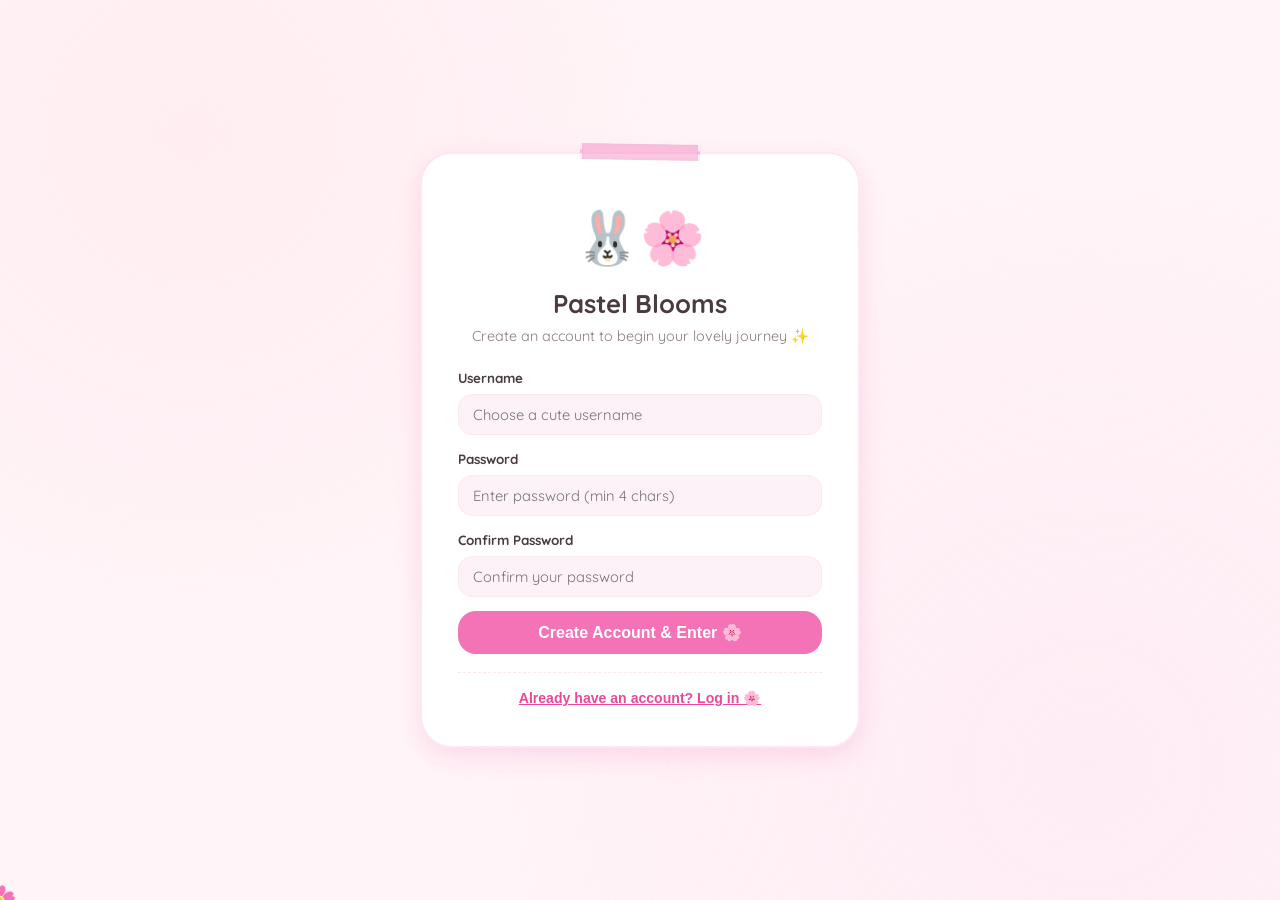
==== commit 81511c98: "🔒 Security & Fresh First-Screen Auth: Full user registration and login screen on launch" ====
--- a/templates/index.html
+++ b/templates/index.html
@@ -19,8 +19,48 @@
   <!-- Floating Petals Layer -->
   <div id="petal-container" aria-hidden="true"></div>
 
-  <!-- Main Container -->
-  <main class="app-container">
+  <!-- AUTHENTICATION PORTAL (FIRST SCREEN ON LAUNCH) -->
+  <div id="auth-portal-screen" class="auth-screen-wrapper">
+    <div class="auth-card">
+      <div class="washi-tape" style="top: -10px; left: 50%; transform: translateX(-50%) rotate(1deg); width: 120px;"></div>
+      
+      <div class="auth-mascot-icon">🐰🌸</div>
+      <h1 class="auth-title" id="auth-title">Pastel Blooms</h1>
+      <p class="auth-subtitle" id="auth-subtitle">Create an account to begin your lovely journey ✨</p>
+
+      <form id="auth-form" onsubmit="return false;" style="margin-top: 20px;">
+        <div class="form-group" style="text-align: left;">
+          <label class="form-label" for="auth-username-input">Username</label>
+          <input type="text" id="auth-username-input" class="form-input" placeholder="Choose a cute username" autocomplete="username" required />
+        </div>
+
+        <div class="form-group" style="text-align: left;">
+          <label class="form-label" for="auth-password-input">Password</label>
+          <input type="password" id="auth-password-input" class="form-input" placeholder="Enter password (min 4 chars)" autocomplete="current-password" required />
+        </div>
+
+        <div class="form-group" id="auth-confirm-group" style="text-align: left;">
+          <label class="form-label" for="auth-confirm-password-input">Confirm Password</label>
+          <input type="password" id="auth-confirm-password-input" class="form-input" placeholder="Confirm your password" autocomplete="new-password" />
+        </div>
+
+        <div id="auth-error-msg" class="auth-error-box" style="display: none;"></div>
+
+        <button type="submit" id="auth-submit-btn" class="btn-primary bloom-hover" style="width: 100%; justify-content: center; padding: 12px; font-size: 1rem; margin-top: 14px;">
+          Create Account & Enter 🌸
+        </button>
+      </form>
+
+      <div class="auth-toggle-bar">
+        <button type="button" id="auth-toggle-btn" class="auth-toggle-link">
+          Already have an account? Log in 🌸
+        </button>
+      </div>
+    </div>
+  </div>
+
+  <!-- Main Container (Hidden until authenticated) -->
+  <main class="app-container" style="display: none;">
     
     <!-- Top Navigation Bar -->
     <header class="top-nav">
@@ -45,11 +85,15 @@
 
       <!-- Action Controls -->
       <div class="nav-actions">
+        <div class="streak-badge" id="nav-user-badge" style="display: flex; gap: 4px; background: var(--bg-secondary); color: var(--text-main);">
+          <span>👤</span> <span id="nav-username-text">User</span>
+        </div>
         <div class="streak-badge" id="streak-count-badge" title="Daily Completion Streak">🔥 1 Day Streak</div>
         <button class="icon-btn bloom-hover" id="mute-toggle-btn" title="Toggle Sound Chimes">🔔</button>
-        <button class="icon-btn bloom-hover" id="panic-lock-btn" title="Panic Lock (Alt+L)">🔒</button>
+        <button class="icon-btn bloom-hover" id="panic-lock-btn" title="Lock App (Alt+L)">🔒</button>
         <button class="icon-btn bloom-hover" id="shortcuts-btn" title="Keyboard Shortcuts (?)">⌨️</button>
         <button class="icon-btn bloom-hover" id="open-settings-btn" title="Theme & Preferences">⚙️</button>
+        <button class="icon-btn bloom-hover" id="nav-logout-btn" title="Log Out" style="color: #e11d48;">🚪</button>
       </div>
     </header>
 
@@ -309,6 +353,79 @@
     </div>
 
   </main>
+
+  <!-- MODAL: EDIT TASK -->
+  <div class="modal-overlay" id="edit-task-modal" role="dialog" aria-modal="true" aria-labelledby="edit-task-title">
+    <div class="modal-content">
+      <div class="modal-header">
+        <h2 class="modal-title" id="edit-task-title">✏️ Edit Task</h2>
+        <button class="modal-close-btn" aria-label="Close edit task">✕</button>
+      </div>
+
+      <input type="hidden" id="edit-task-id" />
+
+      <div class="form-group">
+        <label class="form-label" for="edit-task-title-input">Task Title</label>
+        <input type="text" id="edit-task-title-input" class="form-input" placeholder="What would you like to do?" required />
+      </div>
+
+      <div class="form-group">
+        <label class="form-label" for="edit-task-notes-input">Notes & Details</label>
+        <textarea id="edit-task-notes-input" class="form-textarea" rows="2" placeholder="Add cute notes, links, or instructions..."></textarea>
+      </div>
+
+      <div style="display: grid; grid-template-columns: 1fr 1fr; gap: 12px;">
+        <div class="form-group">
+          <label class="form-label" for="edit-task-due-date">Due Date</label>
+          <input type="date" id="edit-task-due-date" class="form-input" />
+        </div>
+        <div class="form-group">
+          <label class="form-label" for="edit-task-due-time">Due Time</label>
+          <input type="time" id="edit-task-due-time" class="form-input" />
+        </div>
+      </div>
+
+      <div style="display: grid; grid-template-columns: 1fr 1fr; gap: 12px;">
+        <div class="form-group">
+          <label class="form-label" for="edit-task-priority">Priority</label>
+          <select id="edit-task-priority" class="form-select">
+            <option value="low">🌱 Low</option>
+            <option value="medium">🌼 Medium</option>
+            <option value="high">🌸 High</option>
+          </select>
+        </div>
+        <div class="form-group">
+          <label class="form-label" for="edit-task-estimate">Estimate (minutes)</label>
+          <input type="number" id="edit-task-estimate" class="form-input" min="0" step="5" placeholder="e.g. 25" />
+        </div>
+      </div>
+
+      <div style="display: grid; grid-template-columns: 1fr 1fr; gap: 12px;">
+        <div class="form-group">
+          <label class="form-label" for="edit-task-category">Category</label>
+          <select id="edit-task-category" class="form-select"></select>
+        </div>
+        <div class="form-group">
+          <label class="form-label" for="edit-task-list">List</label>
+          <select id="edit-task-list" class="form-select"></select>
+        </div>
+      </div>
+
+      <div class="form-group">
+        <label class="form-label" for="edit-task-recurring">Recurring Repeat</label>
+        <select id="edit-task-recurring" class="form-select">
+          <option value="none">No Repeat</option>
+          <option value="daily">🔄 Daily</option>
+          <option value="weekly">🔄 Weekly</option>
+          <option value="monthly">🔄 Monthly</option>
+        </select>
+      </div>
+
+      <button class="btn-primary bloom-hover" id="save-task-edit-btn" style="width: 100%; justify-content: center; margin-top: 14px;">
+        Save Changes ✨
+      </button>
+    </div>
+  </div>
 
   <!-- MODAL: SETTINGS & PREFERENCES -->
   <div class="modal-overlay" id="settings-modal" role="dialog" aria-modal="true" aria-labelledby="settings-title">
@@ -520,3 +637,4 @@
   <script src="/static/js/app.js"></script>
 </body>
 </html>
+
--- a/static/css/themes.css
+++ b/static/css/themes.css
@@ -176,3 +176,4 @@
 [data-theme="dark"].has-custom-wallpaper::before {
   background: rgba(21, 19, 32, 0.88);
 }
+
--- a/static/css/animations.css
+++ b/static/css/animations.css
@@ -239,3 +239,4 @@
     display: none !important;
   }
 }
+
--- a/static/css/style.css
+++ b/static/css/style.css
@@ -1353,6 +1353,81 @@
   width: 100%;
   text-align: center;
   box-shadow: var(--shadow-hover);
+}
+
+/* Password & Authentication Screen */
+.auth-screen-wrapper {
+  min-height: 100vh;
+  display: flex;
+  align-items: center;
+  justify-content: center;
+  padding: 24px;
+  position: relative;
+  z-index: 10;
+}
+
+.auth-card {
+  background: var(--card-bg);
+  border: 2px solid var(--card-border);
+  border-radius: 32px;
+  padding: 44px 36px 36px 36px;
+  max-width: 440px;
+  width: 100%;
+  text-align: center;
+  box-shadow: var(--shadow-hover);
+  position: relative;
+  animation: cutePop 0.35s cubic-bezier(0.34, 1.56, 0.64, 1);
+}
+
+.auth-mascot-icon {
+  font-size: 52px;
+  margin-bottom: 8px;
+  display: inline-block;
+  animation: mascotIdle 3s ease-in-out infinite;
+}
+
+.auth-title {
+  font-size: 1.6rem;
+  font-weight: 700;
+  color: var(--text-main);
+  margin-bottom: 4px;
+}
+
+.auth-subtitle {
+  font-size: 0.9rem;
+  color: var(--text-muted);
+}
+
+.auth-error-box {
+  background: #ffe4e6;
+  border: 1px solid #fecdd3;
+  color: #e11d48;
+  padding: 8px 12px;
+  border-radius: 12px;
+  font-size: 0.85rem;
+  font-weight: 600;
+  margin-top: 10px;
+}
+
+.auth-toggle-bar {
+  margin-top: 18px;
+  padding-top: 14px;
+  border-top: 1px dashed var(--card-border);
+}
+
+.auth-toggle-link {
+  background: transparent;
+  border: none;
+  color: var(--accent-hover);
+  font-size: 0.88rem;
+  font-weight: 700;
+  cursor: pointer;
+  text-decoration: underline;
+  transition: opacity 0.2s;
+}
+
+.auth-toggle-link:hover {
+  opacity: 0.8;
 }
 
 /* Toast Notifications */
@@ -1416,3 +1491,4 @@
     display: none !important;
   }
 }
+
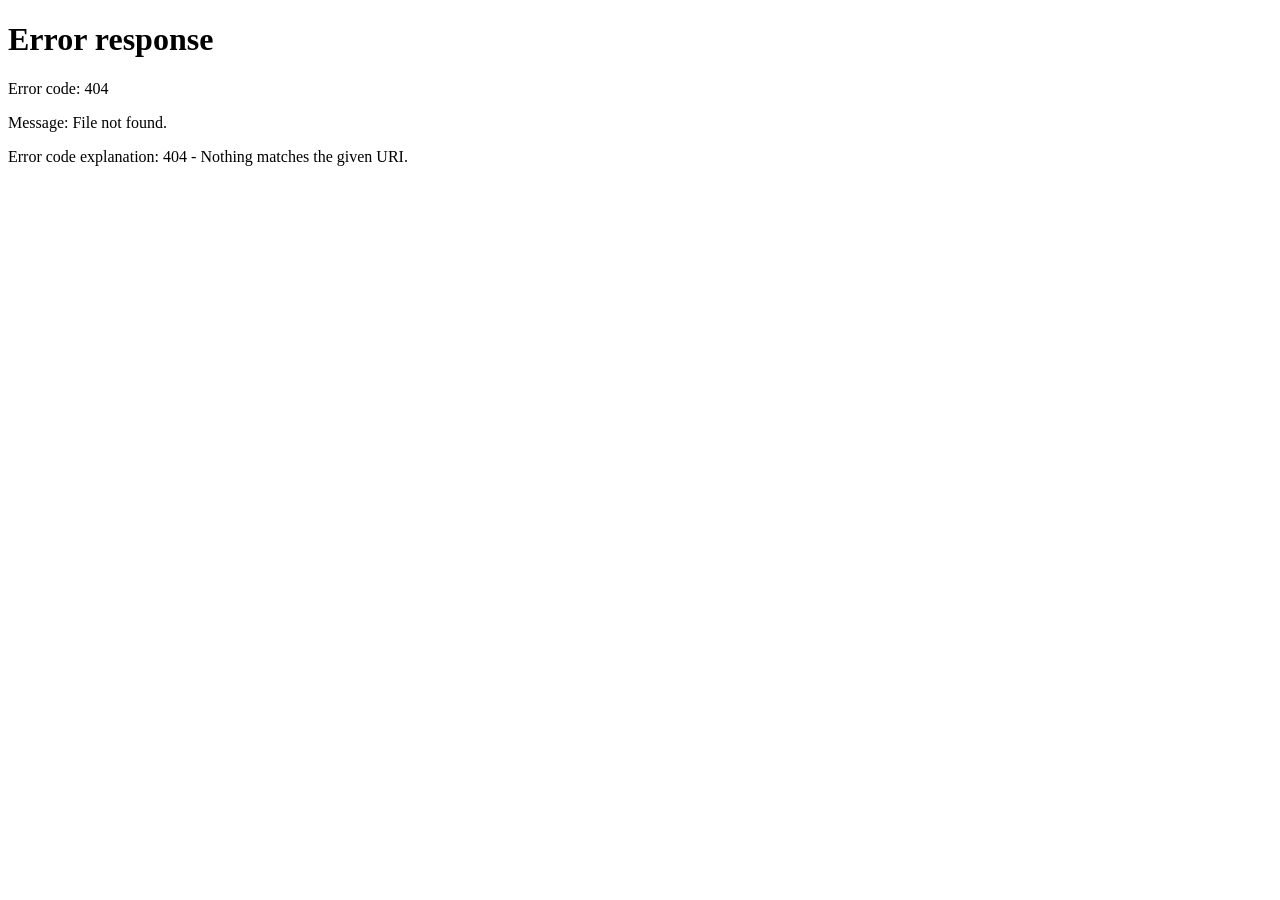
==== commit 0eb10a17: "🌸 Bulletproof Auth Screen: Dedicated /login page with Log In and Sign Up tabs and nav user controls" ====
--- a/templates/index.html
+++ b/templates/index.html
@@ -19,48 +19,8 @@
   <!-- Floating Petals Layer -->
   <div id="petal-container" aria-hidden="true"></div>
 
-  <!-- AUTHENTICATION PORTAL (FIRST SCREEN ON LAUNCH) -->
-  <div id="auth-portal-screen" class="auth-screen-wrapper">
-    <div class="auth-card">
-      <div class="washi-tape" style="top: -10px; left: 50%; transform: translateX(-50%) rotate(1deg); width: 120px;"></div>
-      
-      <div class="auth-mascot-icon">🐰🌸</div>
-      <h1 class="auth-title" id="auth-title">Pastel Blooms</h1>
-      <p class="auth-subtitle" id="auth-subtitle">Create an account to begin your lovely journey ✨</p>
-
-      <form id="auth-form" onsubmit="return false;" style="margin-top: 20px;">
-        <div class="form-group" style="text-align: left;">
-          <label class="form-label" for="auth-username-input">Username</label>
-          <input type="text" id="auth-username-input" class="form-input" placeholder="Choose a cute username" autocomplete="username" required />
-        </div>
-
-        <div class="form-group" style="text-align: left;">
-          <label class="form-label" for="auth-password-input">Password</label>
-          <input type="password" id="auth-password-input" class="form-input" placeholder="Enter password (min 4 chars)" autocomplete="current-password" required />
-        </div>
-
-        <div class="form-group" id="auth-confirm-group" style="text-align: left;">
-          <label class="form-label" for="auth-confirm-password-input">Confirm Password</label>
-          <input type="password" id="auth-confirm-password-input" class="form-input" placeholder="Confirm your password" autocomplete="new-password" />
-        </div>
-
-        <div id="auth-error-msg" class="auth-error-box" style="display: none;"></div>
-
-        <button type="submit" id="auth-submit-btn" class="btn-primary bloom-hover" style="width: 100%; justify-content: center; padding: 12px; font-size: 1rem; margin-top: 14px;">
-          Create Account & Enter 🌸
-        </button>
-      </form>
-
-      <div class="auth-toggle-bar">
-        <button type="button" id="auth-toggle-btn" class="auth-toggle-link">
-          Already have an account? Log in 🌸
-        </button>
-      </div>
-    </div>
-  </div>
-
-  <!-- Main Container (Hidden until authenticated) -->
-  <main class="app-container" style="display: none;">
+  <!-- Main Container -->
+  <main class="app-container">
     
     <!-- Top Navigation Bar -->
     <header class="top-nav">
@@ -85,15 +45,15 @@
 
       <!-- Action Controls -->
       <div class="nav-actions">
-        <div class="streak-badge" id="nav-user-badge" style="display: flex; gap: 4px; background: var(--bg-secondary); color: var(--text-main);">
-          <span>👤</span> <span id="nav-username-text">User</span>
+        <div class="streak-badge" id="nav-user-badge" style="display: flex; gap: 6px; background: var(--bg-secondary); color: var(--text-main); font-weight: 700;">
+          <span>👤</span> <span id="nav-username-text">{{ username or "User" }}</span>
         </div>
         <div class="streak-badge" id="streak-count-badge" title="Daily Completion Streak">🔥 1 Day Streak</div>
         <button class="icon-btn bloom-hover" id="mute-toggle-btn" title="Toggle Sound Chimes">🔔</button>
         <button class="icon-btn bloom-hover" id="panic-lock-btn" title="Lock App (Alt+L)">🔒</button>
         <button class="icon-btn bloom-hover" id="shortcuts-btn" title="Keyboard Shortcuts (?)">⌨️</button>
         <button class="icon-btn bloom-hover" id="open-settings-btn" title="Theme & Preferences">⚙️</button>
-        <button class="icon-btn bloom-hover" id="nav-logout-btn" title="Log Out" style="color: #e11d48;">🚪</button>
+        <a href="/logout" class="icon-btn bloom-hover" id="nav-logout-btn" title="Log Out" style="text-decoration: none; color: #e11d48; display: flex; align-items: center; justify-content: center;">🚪</a>
       </div>
     </header>
 
